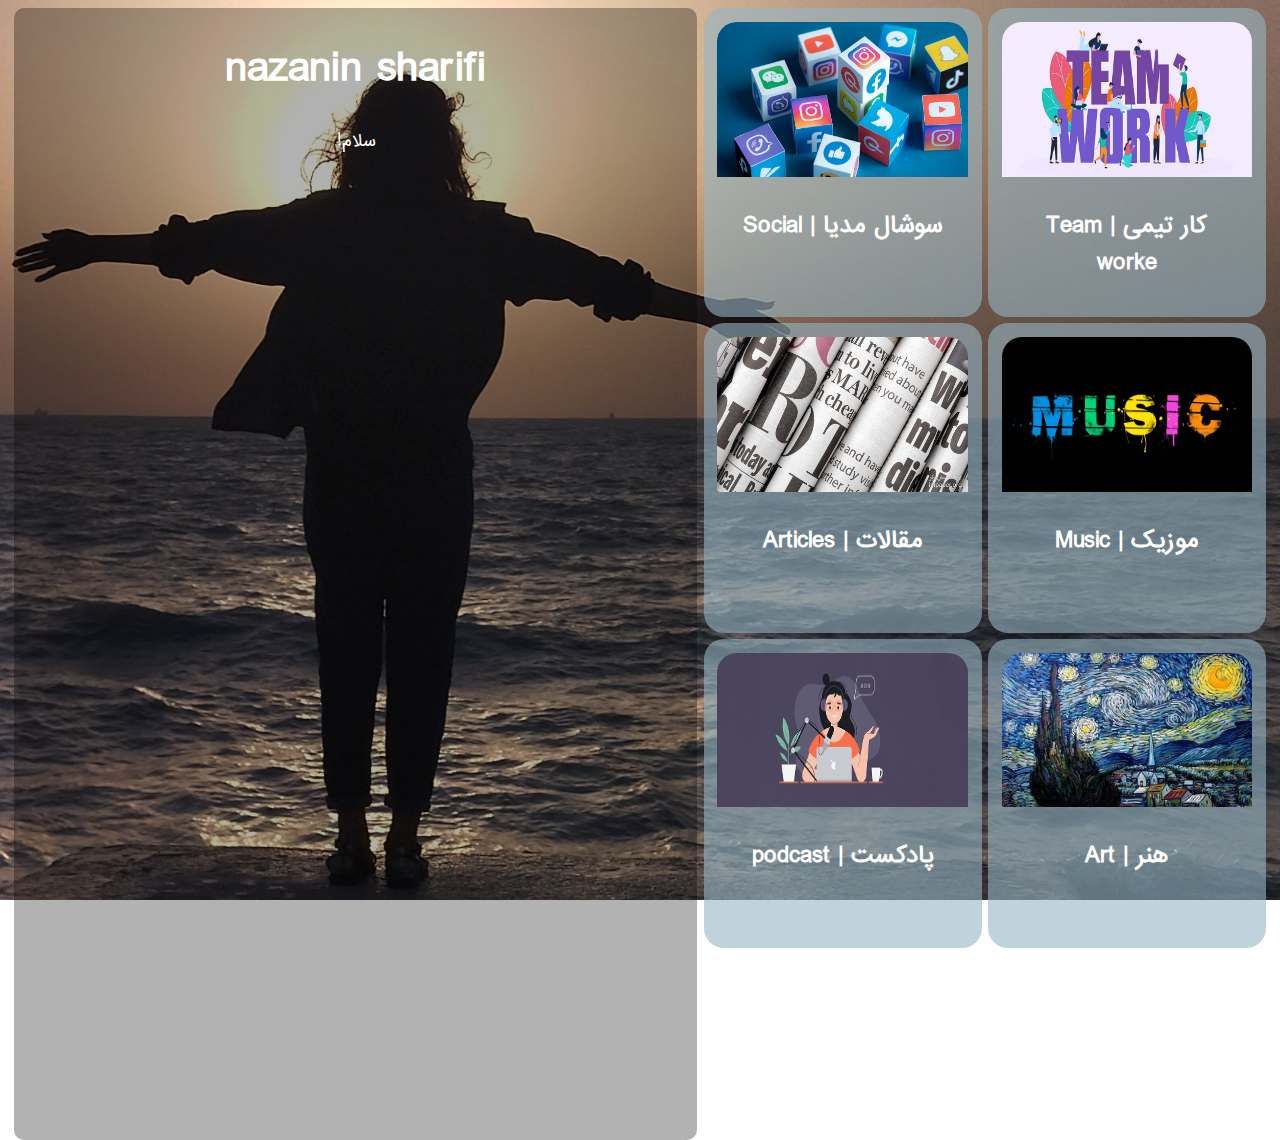
==== index.html @ 3f92d64b "Add files via upload" ====
<html dir="rtl">

<head>
      <meta charset="utf-8">
      <title> who am i ? </title>
      <link rel="stylesheet" href="style.css">
</head>

<body>
      <!-- box-item -->
      <div class="box-item">
            <a href="teams/index.html">
                  <img src="image/teamwork.jpg" alt="">
                  <h3>کار تیمی | Team worke</h3>


            </a>
            <a href="Social/index.html">
                  <img src="image/image.jpg" alt="">
                  <h3> سوشال مدیا | Social</h3>
            </a>
            <a href="#">
                  <img width="30px" src="image/music.jpg" alt="">
                  <h3>موزیک | Music</h3>

            </a>
            <a href="#">
                  <img width="30px" src="image/633.jpg" alt="">
                  <h3>مقالات | Articles</h3>

            </a>
            <a href="#">
                  <img width="30px" src="image/word-image-243.webp" alt="">
                  <h3>هنر | Art</h3>
                 
            </a>
            <a href="#">
                  <img width="30px" src="image/pod.jpg" alt="">
                  <h3>پادکست | podcast</h3>
                  

            </a>


      </div>

      <!-- Biography -->
      <div class="Biography">

            <h1>nazanin sharifi</h1>
            <p>سلام! <br>
      </p>

      </div>


</body>

</html>
---- style.css ----
@font-face {
    font-family: iransans;
    src: url(font/iransans.ttf);
}

body {
    background-image: url(image/2.jpg);
    background-attachment: fixed;
    background-size: cover;
    background-position: top right;
    display: flex;
    justify-content: space-around;
    font-family: iransans;
}


/* ----------------------- box-item -----------------------  */
.box-item {
    width: 44%;
    display: grid;
    grid-template-columns: 50% 50%;
    grid-template-rows: 35% 35% 35%;
    gap: 6px;
    max-height: 120%;

}

.box-item>a {
    background-color: #96b6c598;
    border-radius: 20px;
    text-decoration: none;
    text-align: center;
    color: white;
    display: flex;
    align-items: center;
    flex-direction: column;

}

.box-item>a:hover {
    background-color: rgba(255, 255, 255, 0.6);
    color: #000000;
}

.box-item>a:hover img {
    width: 100%;
    height: 60%;
    margin-top: 0;
}

.box-item>a>h3 {
    font-size: 22px;
    margin: 30px;
}

.box-item>a>img {
    width: 90%;
    height: 50%;
    margin-top: 5%;
    border-radius: 20px 20px 0 0;
}

/* ----------------------- Biography -----------------------  */
.Biography {
    width: 54%;
    height: 128%;
    text-align: center;
    border-radius: 10px;
    color: white;
    background-color: rgba(0, 0, 0, 0.3);
}

.Biography>h1 {
    font-size: 40px;
}
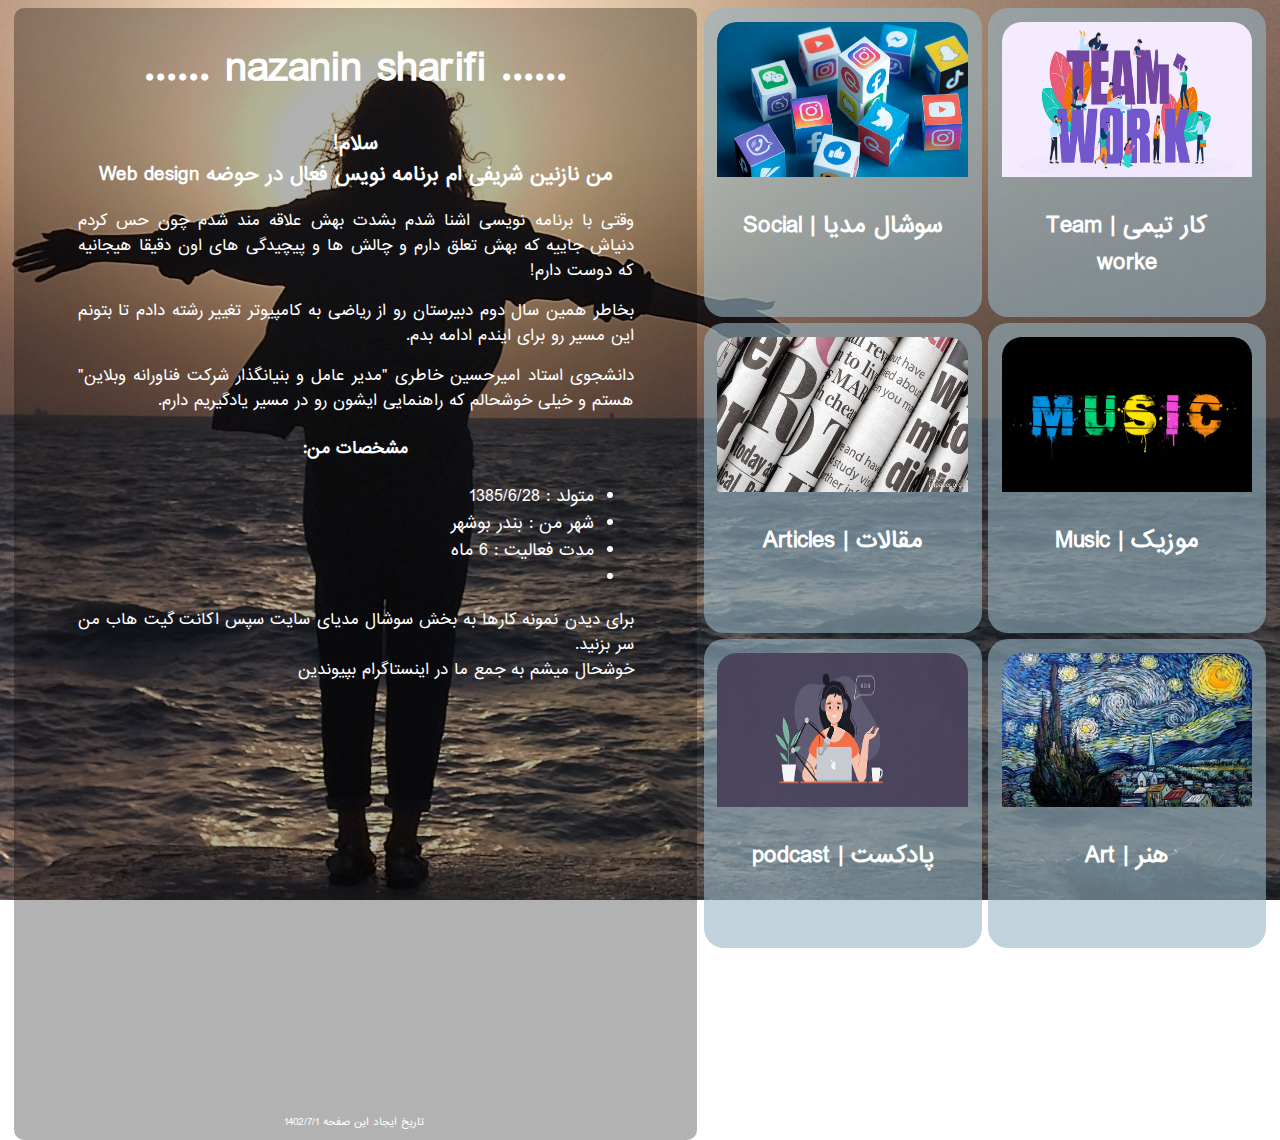
==== commit 0b1d8625: "section-biography" ====
--- a/index.html
+++ b/index.html
@@ -19,25 +19,25 @@
                   <img src="image/image.jpg" alt="">
                   <h3> سوشال مدیا | Social</h3>
             </a>
-            <a href="#">
+            <a href="Music/index.html">
                   <img width="30px" src="image/music.jpg" alt="">
                   <h3>موزیک | Music</h3>
 
             </a>
-            <a href="#">
+            <a href="Articles/index.html">
                   <img width="30px" src="image/633.jpg" alt="">
                   <h3>مقالات | Articles</h3>
 
             </a>
-            <a href="#">
+            <a href="Art/index.html">
                   <img width="30px" src="image/word-image-243.webp" alt="">
                   <h3>هنر | Art</h3>
-                 
+
             </a>
-            <a href="#">
+            <a href="podcast/index.html">
                   <img width="30px" src="image/pod.jpg" alt="">
                   <h3>پادکست | podcast</h3>
-                  
+
 
             </a>
 
@@ -47,9 +47,29 @@
       <!-- Biography -->
       <div class="Biography">
 
-            <h1>nazanin sharifi</h1>
-            <p>سلام! <br>
-      </p>
+            <h1> ...... nazanin sharifi ......</h1>
+            <h3>سلام! <br>
+             من نازنین شریفی ام برنامه نویس فعال در حوضه Web design  <br>
+            </h3>
+            <p>
+             وقتی با برنامه نویسی اشنا شدم بشدت بهش علاقه مند شدم چون حس کردم دنیاش جاییه که بهش تعلق دارم و چالش ها و پیچیدگی های اون دقیقا هیجانیه که دوست دارم!
+            </p>
+            <p>بخاطر همین سال دوم دبیرستان رو از ریاضی به کامپیوتر تغییر رشته دادم تا بتونم این مسیر رو برای ایندم ادامه بدم. 
+      
+            </p>
+            <p>دانشجوی استاد امیرحسین خاطری "مدیر عامل و بنیانگذار شرکت فناورانه وبلاین" هستم و خیلی خوشحالم که راهنمایی ایشون رو در مسیر یادگیریم دارم.</p>
+
+            <h4>مشخصات من:</h4>
+
+            <ul>
+                  <li>متولد : 1385/6/28</li>
+                  <li>شهر من : بندر بوشهر </li>
+                  <li>مدت فعالیت : 6 ماه</li>
+                  <li></li>
+            </ul>
+            <p>برای دیدن نمونه کارها به بخش سوشال مدیای سایت سپس اکانت گیت هاب من سر بزنید. <br>
+             خوشحال میشم به جمع ما در اینستاگرام بپیوندین </p>
+             <span> تاریخ ایجاد این صفحه 1402/7/1</span>
 
       </div>
 
--- a/style.css
+++ b/style.css
@@ -67,9 +67,25 @@
     text-align: center;
     border-radius: 10px;
     color: white;
+    padding:0 5%;
+    position: relative;
+    box-sizing: border-box;
     background-color: rgba(0, 0, 0, 0.3);
 }
 
 .Biography>h1 {
     font-size: 40px;
-}+}
+.Biography>p {
+    text-align: justify;
+    font-size: 15px;
+}
+.Biography>ul {
+text-align: right;
+}
+.Biography>span {
+font-size: 10px;
+position: absolute;
+bottom: 10px;
+right: 40%;
+    }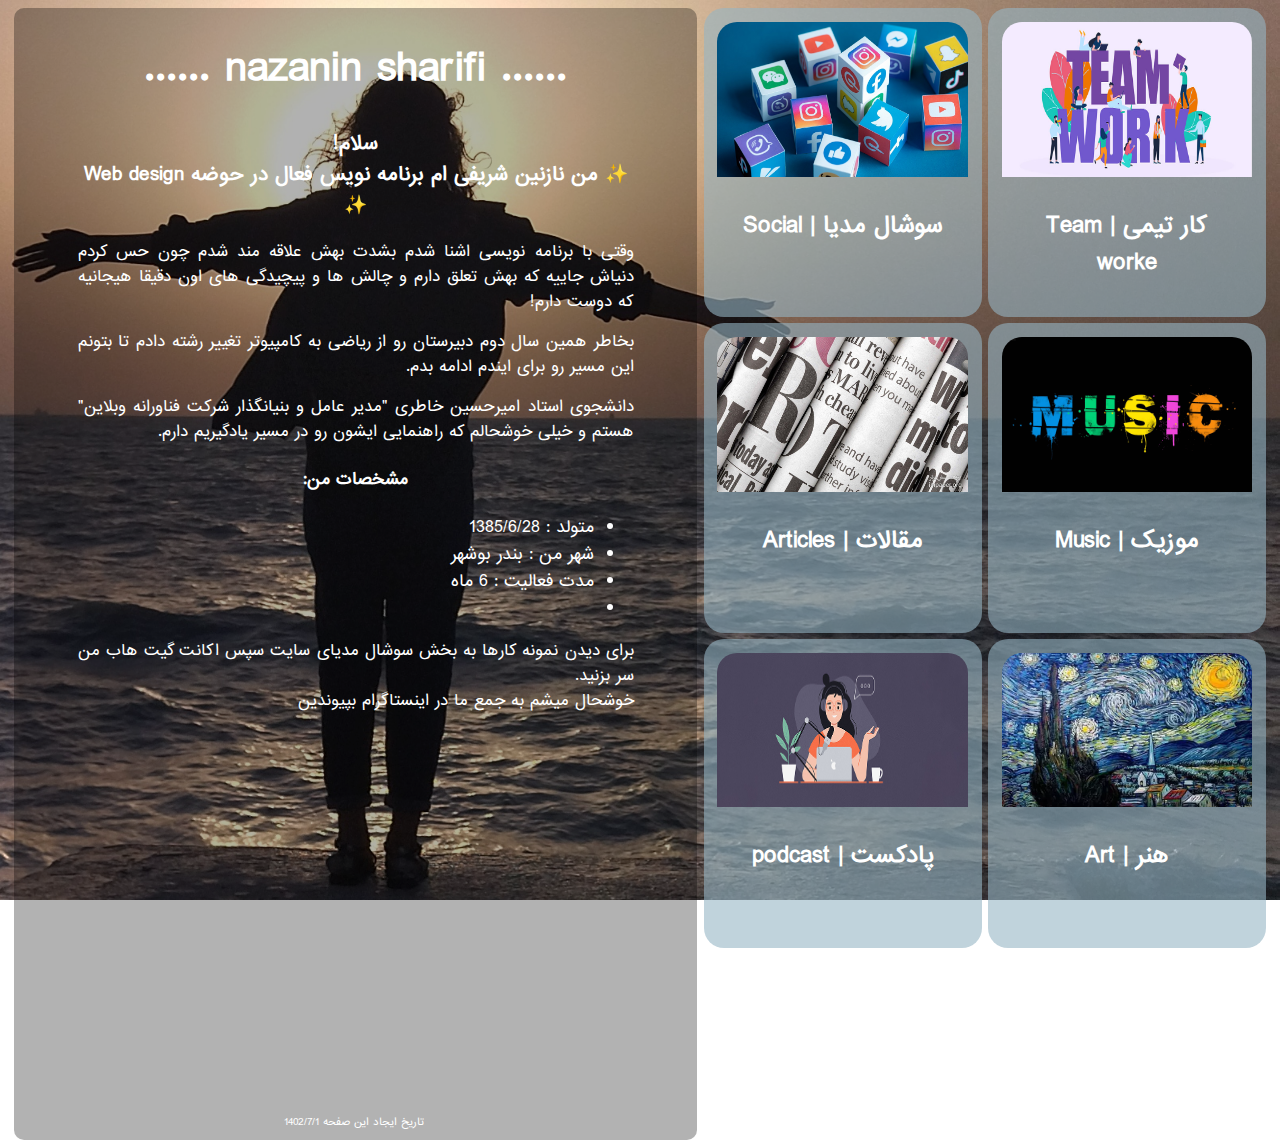
==== commit 5fcb4137: "section-Biography" ====
--- a/index.html
+++ b/index.html
@@ -49,7 +49,7 @@
 
             <h1> ...... nazanin sharifi ......</h1>
             <h3>سلام! <br>
-             من نازنین شریفی ام برنامه نویس فعال در حوضه Web design  <br>
+                  &#10024; من نازنین شریفی ام برنامه نویس فعال در حوضه Web design &#10024; <br>
             </h3>
             <p>
              وقتی با برنامه نویسی اشنا شدم بشدت بهش علاقه مند شدم چون حس کردم دنیاش جاییه که بهش تعلق دارم و چالش ها و پیچیدگی های اون دقیقا هیجانیه که دوست دارم!
--- a/style.css
+++ b/style.css
@@ -67,7 +67,7 @@
     text-align: center;
     border-radius: 10px;
     color: white;
-    padding:0 5%;
+    padding: 0 5%;
     position: relative;
     box-sizing: border-box;
     background-color: rgba(0, 0, 0, 0.3);
@@ -76,16 +76,31 @@
 .Biography>h1 {
     font-size: 40px;
 }
+
 .Biography>p {
     text-align: justify;
     font-size: 15px;
 }
+
+.Biography>p:hover {
+    font-size: 16px;
+    background-color: rgba(255, 255, 255, 0.1);
+    border-radius: 10px;
+}
+
 .Biography>ul {
-text-align: right;
+    text-align: right;
 }
+
+.Biography>ul>li:hover {
+    font-size: 17px;
+    background-color: rgba(255, 255, 255, 0.1);
+    border-radius: 10px;
+}
+
 .Biography>span {
-font-size: 10px;
-position: absolute;
-bottom: 10px;
-right: 40%;
-    }+    font-size: 10px;
+    position: absolute;
+    bottom: 10px;
+    right: 40%;
+}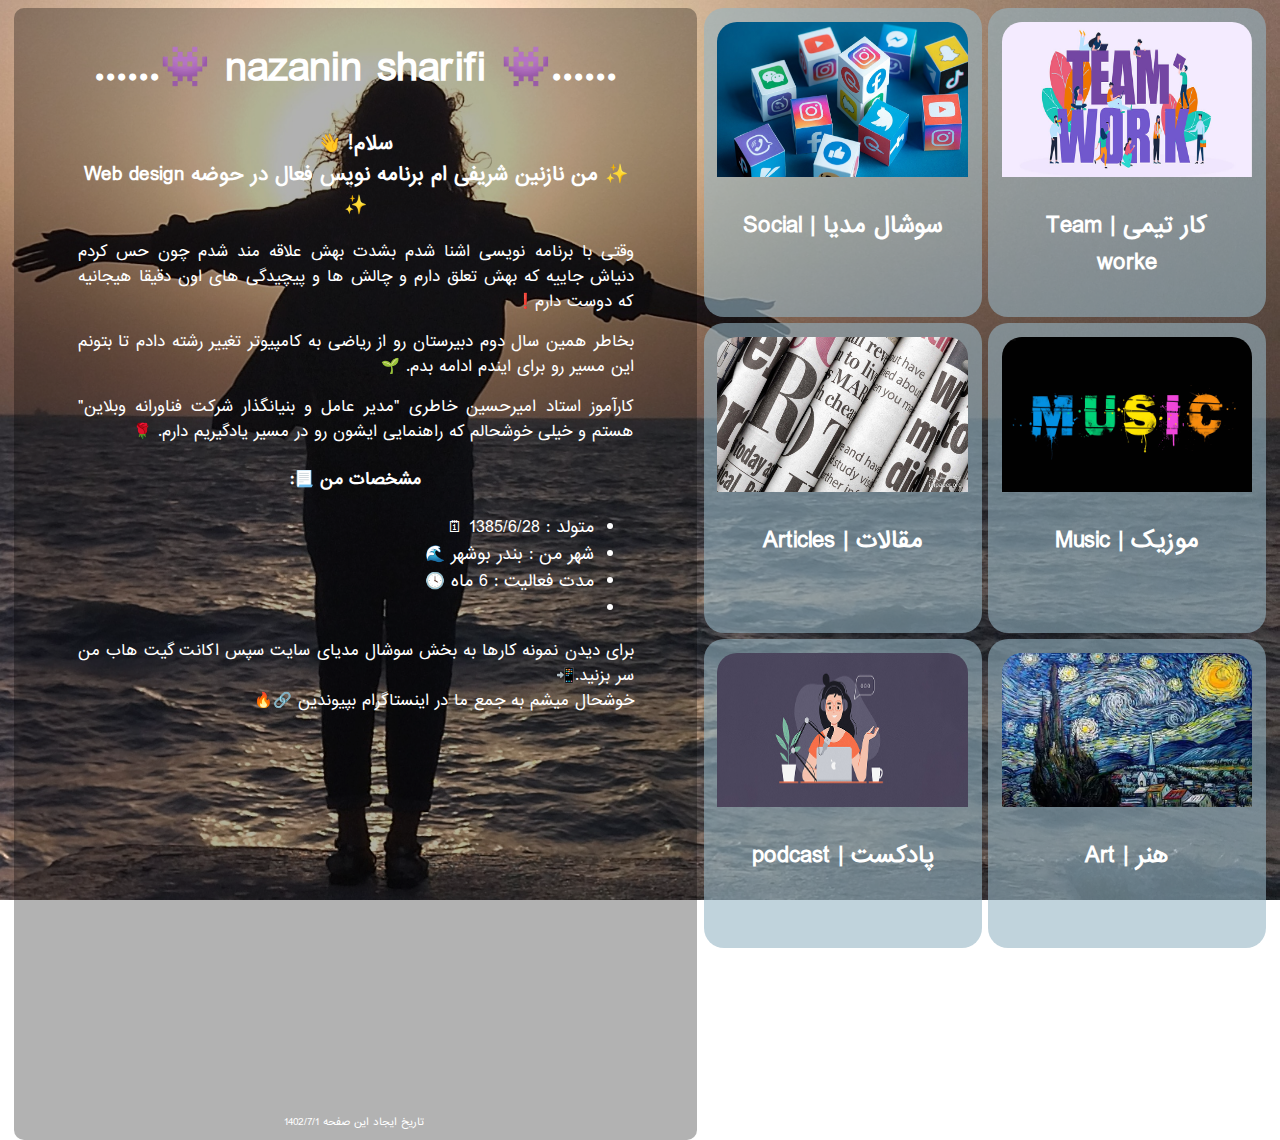
==== commit 05597a11: "emoji-1" ====
--- a/index.html
+++ b/index.html
@@ -47,28 +47,28 @@
       <!-- Biography -->
       <div class="Biography">
 
-            <h1> ...... nazanin sharifi ......</h1>
-            <h3>سلام! <br>
+            <h1> ......&#128126; nazanin sharifi &#128126;......</h1>
+            <h3>سلام! &#128075; <br>
                   &#10024; من نازنین شریفی ام برنامه نویس فعال در حوضه Web design &#10024; <br>
             </h3>
             <p>
-             وقتی با برنامه نویسی اشنا شدم بشدت بهش علاقه مند شدم چون حس کردم دنیاش جاییه که بهش تعلق دارم و چالش ها و پیچیدگی های اون دقیقا هیجانیه که دوست دارم!
+             وقتی با برنامه نویسی اشنا شدم بشدت بهش علاقه مند شدم چون حس کردم دنیاش جاییه که بهش تعلق دارم و چالش ها و پیچیدگی های اون دقیقا هیجانیه که دوست دارم&#10071;
             </p>
-            <p>بخاطر همین سال دوم دبیرستان رو از ریاضی به کامپیوتر تغییر رشته دادم تا بتونم این مسیر رو برای ایندم ادامه بدم. 
+            <p>بخاطر همین سال دوم دبیرستان رو از ریاضی به کامپیوتر تغییر رشته دادم تا بتونم این مسیر رو برای ایندم ادامه بدم. &#127793;
       
             </p>
-            <p>دانشجوی استاد امیرحسین خاطری "مدیر عامل و بنیانگذار شرکت فناورانه وبلاین" هستم و خیلی خوشحالم که راهنمایی ایشون رو در مسیر یادگیریم دارم.</p>
+            <p>کارآموز استاد امیرحسین خاطری "مدیر عامل و بنیانگذار شرکت فناورانه وبلاین" هستم و خیلی خوشحالم که راهنمایی ایشون رو در مسیر یادگیریم دارم. &#127801;</p>
 
-            <h4>مشخصات من:</h4>
+            <h4>مشخصات من &#128195;: </h4>
 
             <ul>
-                  <li>متولد : 1385/6/28</li>
-                  <li>شهر من : بندر بوشهر </li>
-                  <li>مدت فعالیت : 6 ماه</li>
+                  <li>متولد : 1385/6/28 &#128467;</li>
+                  <li>شهر من : بندر بوشهر &#127754;</li>
+                  <li>مدت فعالیت : 6 ماه &#128339;</li>
                   <li></li>
             </ul>
-            <p>برای دیدن نمونه کارها به بخش سوشال مدیای سایت سپس اکانت گیت هاب من سر بزنید. <br>
-             خوشحال میشم به جمع ما در اینستاگرام بپیوندین </p>
+            <p>برای دیدن نمونه کارها به بخش سوشال مدیای سایت سپس اکانت گیت هاب من سر بزنید.&#128242; <br>
+             خوشحال میشم به جمع ما در اینستاگرام بپیوندین &#128279;&#128293;</p>
              <span> تاریخ ایجاد این صفحه 1402/7/1</span>
 
       </div>
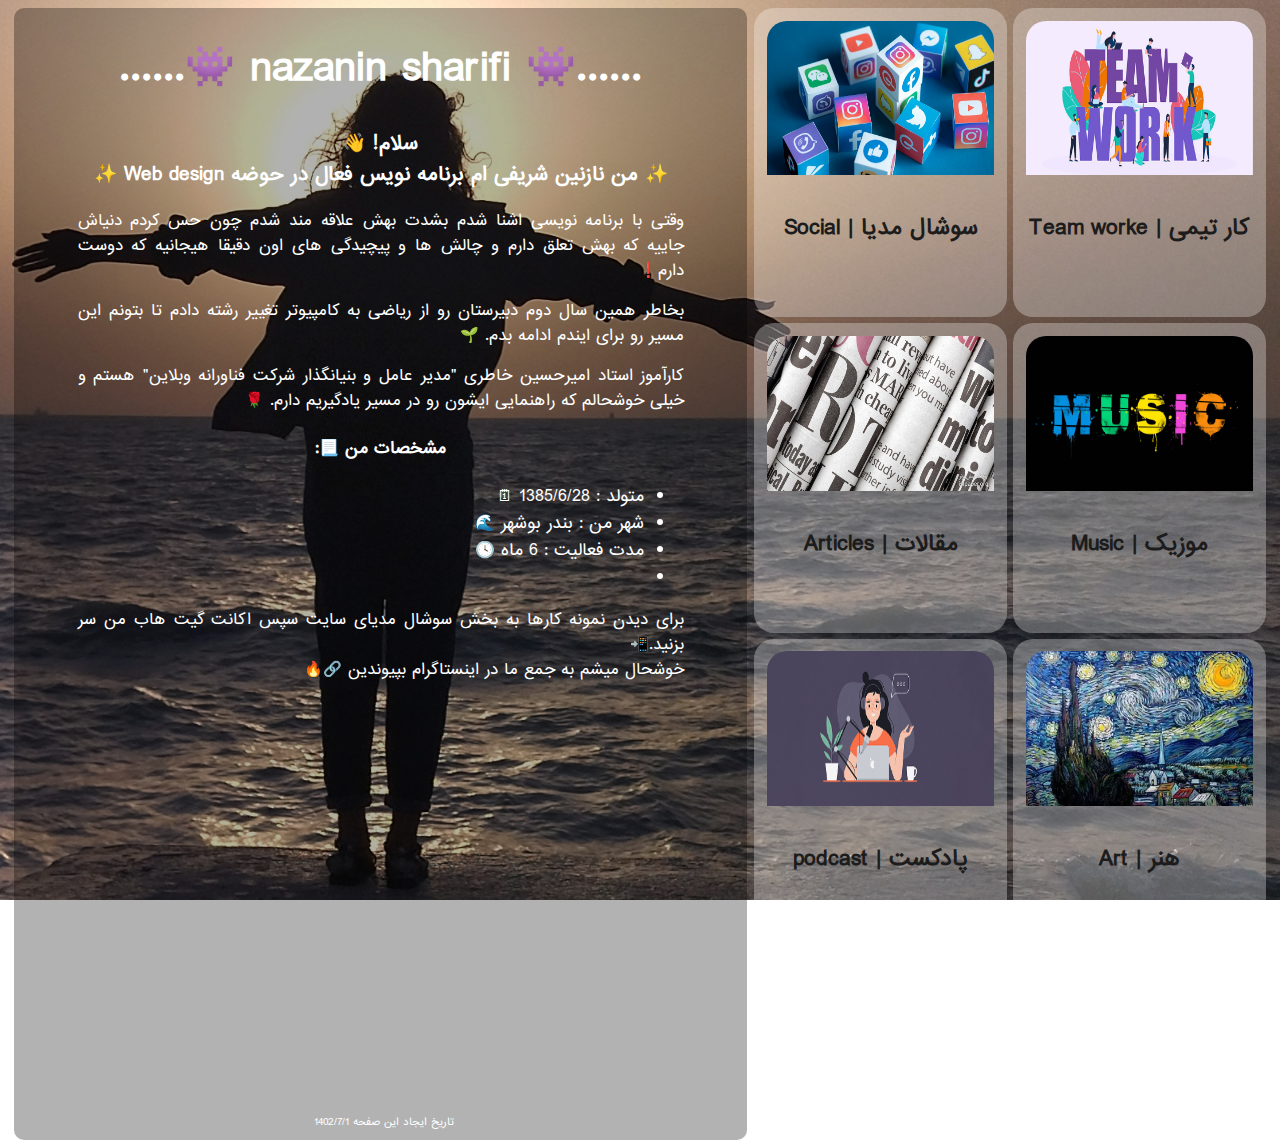
==== commit b121035f: "meta tag Open Graph" ====
--- a/index.html
+++ b/index.html
@@ -2,8 +2,16 @@
 
 <head>
       <meta charset="utf-8">
+      <meta name="viewport" content="width=device-width, initial-scale=1.0">
+      <meta name="description" content="">
+      <meta property="og:image" content="H:\github\Biography\image\og-img.png">
+      <meta property="og:title" content="who am i ?">
+      <meta property="og:description" content=" I am a web programmer! If you are interested in life as a programmer, then welcome &#129309;">
+      <meta property="og:type" content="website">
+
       <title> who am i ? </title>
       <link rel="stylesheet" href="style.css">
+
 </head>
 
 <body>
--- a/style.css
+++ b/style.css
@@ -16,7 +16,7 @@
 
 /* ----------------------- box-item -----------------------  */
 .box-item {
-    width: 44%;
+    width: 40%;
     display: grid;
     grid-template-columns: 50% 50%;
     grid-template-rows: 35% 35% 35%;
@@ -26,11 +26,11 @@
 }
 
 .box-item>a {
-    background-color: #96b6c598;
+    background-color: rgba(255, 255, 255, 0.3);
     border-radius: 20px;
     text-decoration: none;
     text-align: center;
-    color: white;
+    color: #1c1c1c;
     display: flex;
     align-items: center;
     flex-direction: column;
@@ -49,8 +49,8 @@
 }
 
 .box-item>a>h3 {
-    font-size: 22px;
-    margin: 30px;
+    font-size: 21px;
+    margin:35px 15px;
 }
 
 .box-item>a>img {
@@ -62,7 +62,7 @@
 
 /* ----------------------- Biography -----------------------  */
 .Biography {
-    width: 54%;
+    width: 58%;
     height: 128%;
     text-align: center;
     border-radius: 10px;
